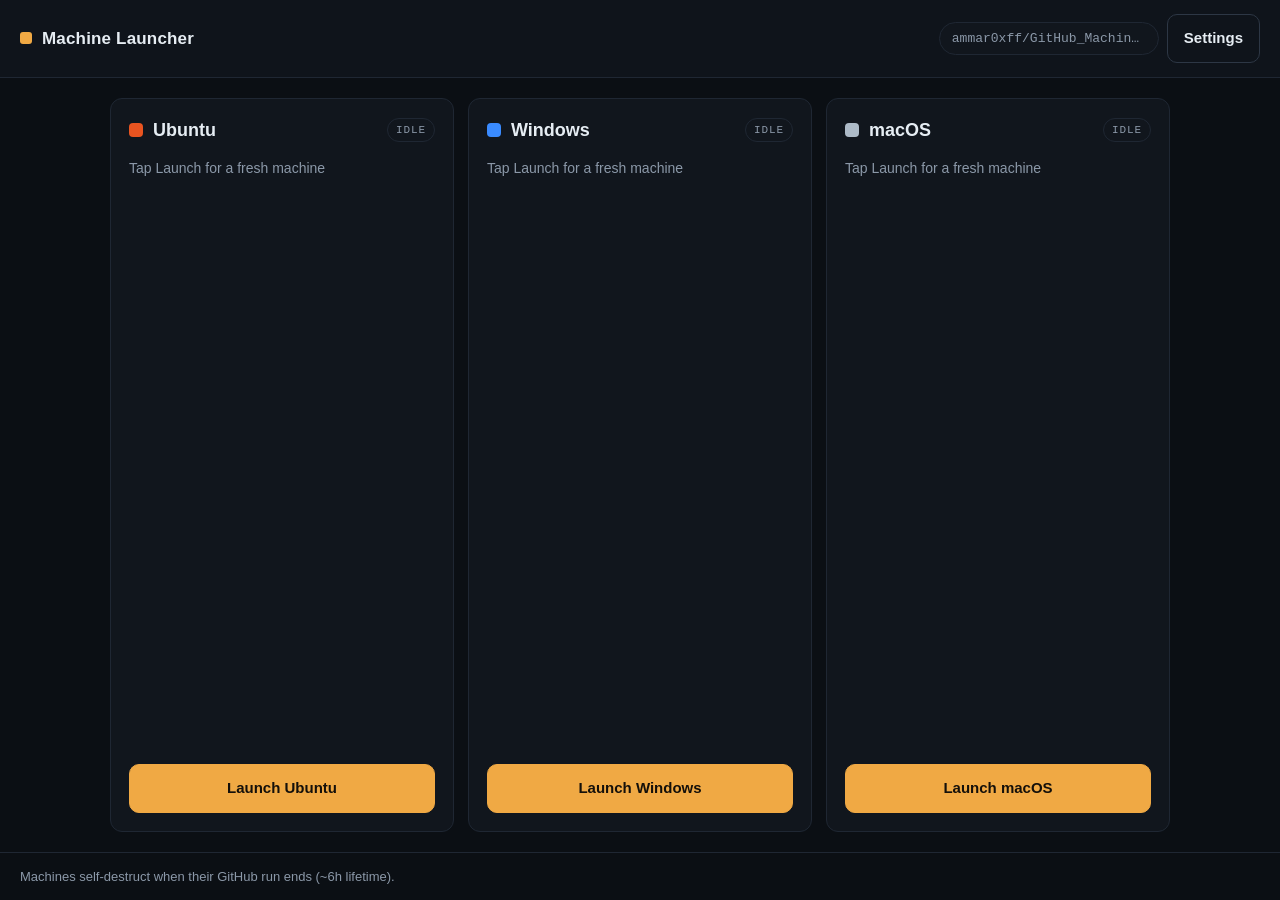
==== app/index.html @ 93eea826 "Add Machine Launcher PWA with token-gated launch and tracking" ====
<!doctype html>
<html lang="en">
  <head>
    <meta charset="utf-8" />
    <meta name="viewport" content="width=device-width, initial-scale=1, viewport-fit=cover" />
    <title>Machine Launcher</title>
    <meta name="description" content="One-tap temporary Ubuntu, Windows and macOS machines. Terminal, files and desktop — straight from a browser." />
    <meta name="theme-color" content="#0b0f14" />
    <link rel="manifest" href="manifest.webmanifest" />
    <link rel="icon" href="icon.svg" type="image/svg+xml" />
    <link rel="stylesheet" href="styles.css" />
  </head>
  <body>
    <header class="topbar">
      <div class="brand">
        <span class="launcher-dot" aria-hidden="true"></span>
        <h1>Machine Launcher</h1>
      </div>
      <div class="topbar-side">
        <code id="repo-chip" class="repo-chip">owner/repo</code>
        <button id="settings-btn" class="btn ghost" aria-label="Open settings">Settings</button>
      </div>
    </header>

    <main id="machines" class="machines" aria-busy="false"></main>

    <footer class="foot">
      <span>Machines self-destruct when their GitHub run ends (~6h lifetime).</span>
      <span id="lastsync" class="muted"></span>
    </footer>

    <div id="overlay" class="overlay hidden"></div>

    <aside id="settings" class="sheet" role="dialog" aria-modal="true" aria-hidden="true" aria-labelledby="settings-title">
      <div class="sheet-head">
        <h2 id="settings-title">Settings</h2>
        <button id="sheet-close" class="btn ghost chip" aria-label="Close settings">&times;</button>
      </div>

      <label class="field">
        <span>Repository</span>
        <input id="set-repo" class="input" type="text" autocapitalize="off" spellcheck="false" placeholder="owner/repo" />
      </label>

      <label class="field">
        <span>GitHub token</span>
        <input id="set-token" class="input" type="password" autocomplete="off" placeholder="ghp_… requires Actions read + write" />
      </label>

      <label class="field">
        <span>Machine password</span>
        <input id="set-password" class="input" type="text" autocomplete="off" placeholder="P@ssw0rd!" />
      </label>

      <label class="row field">
        <input id="set-debug" type="checkbox" />
        <span>Show raw run data under each card</span>
      </label>

      <div class="sheet-actions">
        <button id="sheet-save" class="btn primary">Save</button>
        <button id="sheet-drop" class="btn ghost">Clear saved machines</button>
      </div>
      <p id="save-note" class="note" role="status" aria-live="polite"></p>
      <p class="hint">
        Your token is stored only in this browser (localStorage) and sent only to GitHub. A token with
        <strong>Actions: Read and write</strong> is required to launch and track machines. The repo must have the
        <code>.github/workflows/Ubuntu.yml</code>, <code>Windows-latest.yml</code> and <code>macOS.yml</code>
        workflows on <code>main</code>.
      </p>
    </aside>

    <script src="app.js"></script>
    <script src="main.js"></script>
  </body>
</html>
---- app/styles.css ----
:root {
  --bg: #0b0f14;
  --bg2: #0f141b;
  --surface: #11161d;
  --surface2: #151c25;
  --border: #1f2733;
  --border-strong: #2d3745;
  --text: #e6edf3;
  --muted: #8b98a8;
  --accent: #f0a944;
  --accent-ink: #14100a;
  --danger: #e5484d;
  --ok: #3fb950;
  --code: #7ee0a3;
  --radius: 12px;
  --font: -apple-system, BlinkMacSystemFont, "Segoe UI", Roboto, "Helvetica Neue", Arial, sans-serif;
  --mono: ui-monospace, SFMono-Regular, "SF Mono", Menlo, Consolas, "Liberation Mono", monospace;
}

*,
*::before,
*::after {
  box-sizing: border-box;
}

html {
  color-scheme: dark;
}

body {
  margin: 0;
  background: var(--bg);
  color: var(--text);
  font-family: var(--font);
  font-size: 16px;
  line-height: 1.5;
  -webkit-font-smoothing: antialiased;
  min-height: 100vh;
  display: flex;
  flex-direction: column;
}

code,
pre {
  font-family: var(--mono);
}

/* ------------------------------- top bar ---------------------------------- */

.topbar {
  display: flex;
  align-items: center;
  justify-content: space-between;
  gap: 12px;
  padding: 14px 20px;
  border-bottom: 1px solid var(--border);
  background: var(--bg2);
}

.brand {
  display: flex;
  align-items: center;
  gap: 10px;
  min-width: 0;
}
.brand h1 {
  font-size: 17px;
  font-weight: 650;
  letter-spacing: 0.01em;
  margin: 0;
  white-space: nowrap;
  overflow: hidden;
  text-overflow: ellipsis;
}
.launcher-dot {
  width: 12px;
  height: 12px;
  border-radius: 3px;
  background: var(--accent);
  flex: none;
}

.topbar-side {
  display: flex;
  align-items: center;
  gap: 8px;
}
.repo-chip {
  color: var(--muted);
  font-size: 13px;
  background: var(--surface);
  border: 1px solid var(--border);
  border-radius: 999px;
  padding: 6px 12px;
  white-space: nowrap;
  overflow: hidden;
  text-overflow: ellipsis;
  max-width: 220px;
}

/* -------------------------------- cards ----------------------------------- */

.machines {
  flex: 1;
  display: grid;
  grid-template-columns: repeat(auto-fit, minmax(300px, 1fr));
  gap: 14px;
  padding: 20px;
  max-width: 1100px;
  width: 100%;
  margin: 0 auto;
}

.card {
  background: var(--surface);
  border: 1px solid var(--border);
  border-radius: var(--radius);
  padding: 18px;
  display: flex;
  flex-direction: column;
  gap: 14px;
  transition: border-color 0.15s ease;
}
.card:hover {
  border-color: var(--border-strong);
}

.card-head {
  display: flex;
  align-items: center;
  gap: 10px;
}
.os-dot {
  width: 14px;
  height: 14px;
  border-radius: 4px;
  flex: none;
}
.os-dot.ubuntu {
  background: #e95420;
}
.os-dot.windows {
  background: #3a8bff;
}
.os-dot.macos {
  background: #adbac7;
}
.os-name {
  font-size: 18px;
  font-weight: 650;
  margin: 0;
  flex: 1;
}

.card-state {
  font-family: var(--mono);
  font-size: 11px;
  letter-spacing: 0.08em;
  padding: 3px 8px;
  border-radius: 999px;
  border: 1px solid var(--border);
  color: var(--muted);
}
.card-state.ok {
  color: var(--ok);
  border-color: color-mix(in srgb, var(--ok) 40%, transparent);
}
.card-state.busy {
  color: var(--accent);
  border-color: color-mix(in srgb, var(--accent) 40%, transparent);
}
.card-state.bad {
  color: var(--danger);
  border-color: color-mix(in srgb, var(--danger) 40%, transparent);
}

.status {
  margin: 0;
  color: var(--muted);
  font-size: 14px;
  min-height: 21px;
  word-break: break-word;
}
.timer {
  font-family: var(--mono);
  color: var(--accent);
}

.card-body {
  display: flex;
  flex-direction: column;
  gap: 12px;
  margin-top: auto;
}

/* ------------------------------- portals ---------------------------------- */

.portals {
  display: grid;
  grid-template-columns: repeat(auto-fit, minmax(120px, 1fr));
  gap: 8px;
}
.portal {
  position: relative;
  display: flex;
  flex-direction: column;
  gap: 4px;
  text-align: left;
  padding: 10px 10px 44px;
  background: var(--surface2);
  border: 1px solid var(--border);
  border-radius: 10px;
  color: var(--text);
  font: inherit;
  cursor: pointer;
  min-height: 64px;
  transition: border-color 0.15s ease, background 0.15s ease;
}
.portal:not(.muted):hover {
  border-color: var(--accent);
}
.portal.muted {
  cursor: default;
  opacity: 0.65;
}
.portal-label {
  font-weight: 600;
  font-size: 14px;
}
.portal-url {
  font-size: 12px;
  color: var(--code);
  word-break: break-all;
}
.portal-na {
  font-size: 12px;
  color: var(--muted);
}
.portal-open,
.portal-copy {
  position: absolute;
  bottom: 10px;
  font-family: var(--mono);
  font-size: 12px;
  font-weight: 600;
  padding: 6px 10px;
  border-radius: 6px;
  border: 1px solid var(--border-strong);
  background: transparent;
  color: var(--text);
  text-decoration: none;
  cursor: pointer;
}
.portal-open {
  left: 10px;
}
.portal-copy {
  right: 10px;
}
.portal-copy.wide {
  right: auto;
  left: 10px;
}
.portal-open:hover,
.portal-copy:hover {
  border-color: var(--accent);
  color: var(--accent);
}

.lifetime {
  color: var(--muted);
  font-size: 13px;
  margin: 0;
}

/* -------------------------------- buttons --------------------------------- */

.btn {
  font: inherit;
  font-weight: 600;
  font-size: 15px;
  color: var(--text);
  background: var(--surface2);
  border: 1px solid var(--border-strong);
  border-radius: 10px;
  padding: 12px 16px;
  min-height: 44px;
  display: inline-flex;
  align-items: center;
  justify-content: center;
  gap: 8px;
  cursor: pointer;
  text-decoration: none;
  transition: border-color 0.15s ease, background 0.15s ease, transform 0.05s ease;
}
.btn.primary {
  background: var(--accent);
  border-color: var(--accent);
  color: var(--accent-ink);
}
.btn.stop,
.btn.danger {
  background: var(--danger);
  border-color: var(--danger);
  color: #fff;
}
.btn.ghost {
  background: transparent;
}
.btn:active {
  transform: translateY(1px);
}
.btn.chip {
  padding: 6px 12px;
  min-height: 32px;
  border-radius: 999px;
  font-size: 16px;
  line-height: 1;
}

.minirow {
  display: flex;
  align-items: center;
  gap: 8px;
  flex-wrap: wrap;
}
.run-id {
  font-size: 13px;
  color: var(--muted);
  min-width: 0;
}

.errline {
  color: var(--danger);
  font-size: 14px;
  margin: 0;
}

.note-line {
  color: var(--muted);
  font-size: 13px;
  margin: 0;
  padding: 8px 10px;
  background: var(--surface2);
  border: 1px dashed var(--border-strong);
  border-radius: 8px;
}

.debug {
  background: var(--bg);
  color: var(--muted);
  border: 1px solid var(--border);
  border-radius: 10px;
  padding: 10px;
  font-size: 11px;
  overflow: auto;
  max-height: 220px;
  margin: 0;
}

/* --------------------------------- footer --------------------------------- */

.foot {
  display: flex;
  justify-content: space-between;
  flex-wrap: wrap;
  gap: 8px;
  padding: 14px 20px;
  color: var(--muted);
  font-size: 13px;
  border-top: 1px solid var(--border);
}
.muted {
  color: var(--muted);
}

/* -------------------------------- settings --------------------------------- */

.overlay {
  position: fixed;
  inset: 0;
  background: rgba(0, 0, 0, 0.55);
  z-index: 40;
}
.overlay.hidden,
.sheet[aria-hidden="true"] {
  display: none;
}

.sheet {
  position: fixed;
  top: 0;
  right: 0;
  height: 100dvh;
  width: min(420px, 100vw);
  background: var(--bg2);
  border-left: 1px solid var(--border);
  z-index: 50;
  padding: 18px;
  display: flex;
  flex-direction: column;
  gap: 16px;
  overflow-y: auto;
}
.sheet-head {
  display: flex;
  align-items: center;
  justify-content: space-between;
}
.sheet-head h2 {
  font-size: 18px;
  margin: 0;
}

.field {
  display: flex;
  flex-direction: column;
  gap: 6px;
  color: var(--muted);
  font-size: 14px;
  font-weight: 600;
}
.field.row {
  flex-direction: row;
  align-items: center;
  font-weight: 500;
  gap: 10px;
}
.field input {
  box-sizing: border-box;
  width: 100%;
}
.field.row input {
  width: auto;
  min-height: 20px;
}

.input {
  font: inherit;
  font-size: 15px;
  color: var(--text);
  background: var(--surface);
  border: 1px solid var(--border-strong);
  border-radius: 10px;
  padding: 12px 12px;
  min-height: 44px;
  width: 100%;
}
.input:focus-visible {
  outline: 2px solid var(--accent);
  outline-offset: 1px;
}

.sheet-actions {
  display: flex;
  gap: 8px;
  flex-wrap: wrap;
}
.note {
  min-height: 20px;
  margin: 0;
  font-size: 14px;
  color: var(--ok);
}
.hint {
  color: var(--muted);
  font-size: 13px;
  margin: 0;
}
.hint code {
  font-size: 12px;
  background: var(--surface);
  border: 1px solid var(--border);
  border-radius: 5px;
  padding: 1px 5px;
}

/* ------------------------------ a11y + motion ------------------------------ */

:focus-visible {
  outline: 2px solid var(--accent);
  outline-offset: 2px;
}

@media (prefers-reduced-motion: reduce) {
  *,
  *::before,
  *::after {
    transition: none !important;
    animation: none !important;
  }
}
@media (max-width: 480px) {
  .topbar {
    padding: 12px 14px;
  }
  .machines {
    padding: 14px;
    grid-template-columns: 1fr;
  }
}
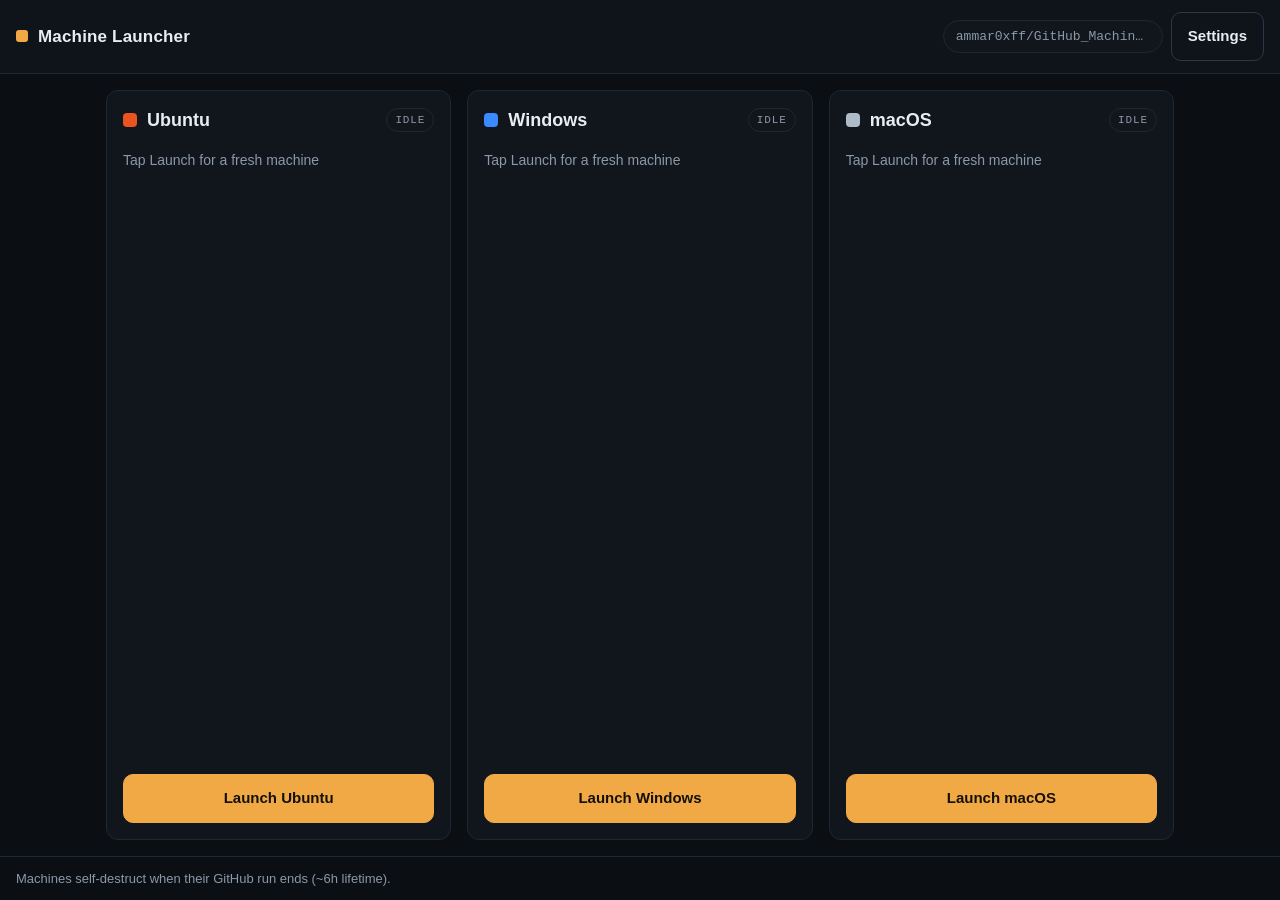
==== commit 5e38a5b0: "app: finish pass - live expiry countdown, state + copy feedback, CSS rhythm - Replace the static 'st" ====
--- a/app/index.html
+++ b/app/index.html
@@ -4,7 +4,7 @@
     <meta charset="utf-8" />
     <meta name="viewport" content="width=device-width, initial-scale=1, viewport-fit=cover" />
     <title>Machine Launcher</title>
-    <meta name="description" content="One-tap temporary Ubuntu, Windows and macOS machines. Terminal, files and desktop — straight from a browser." />
+    <meta name="description" content="One-tap temporary Ubuntu, Windows and macOS machines. Terminal and desktop straight from a browser." />
     <meta name="theme-color" content="#0b0f14" />
     <link rel="manifest" href="manifest.webmanifest" />
     <link rel="icon" href="icon.svg" type="image/svg+xml" />
@@ -47,11 +47,6 @@
         <input id="set-token" class="input" type="password" autocomplete="off" placeholder="ghp_… requires Actions read + write" />
       </label>
 
-      <label class="field">
-        <span>Machine password</span>
-        <input id="set-password" class="input" type="text" autocomplete="off" placeholder="P@ssw0rd!" />
-      </label>
-
       <label class="row field">
         <input id="set-debug" type="checkbox" />
         <span>Show raw run data under each card</span>
@@ -65,7 +60,7 @@
       <p class="hint">
         Your token is stored only in this browser (localStorage) and sent only to GitHub. A token with
         <strong>Actions: Read and write</strong> is required to launch and track machines. The repo must have the
-        <code>.github/workflows/Ubuntu.yml</code>, <code>Windows-latest.yml</code> and <code>macOS.yml</code>
+        <code>.github/workflows/Ubuntu.yml</code>, <code>Windows-machine.yml</code> and <code>macOS.yml</code>
         workflows on <code>main</code>.
       </p>
     </aside>
--- a/app/styles.css
+++ b/app/styles.css
@@ -9,6 +9,7 @@
   --muted: #8b98a8;
   --accent: #f0a944;
   --accent-ink: #14100a;
+  --accent-soft: #1b1610;
   --danger: #e5484d;
   --ok: #3fb950;
   --code: #7ee0a3;
@@ -35,7 +36,7 @@
   font-size: 16px;
   line-height: 1.5;
   -webkit-font-smoothing: antialiased;
-  min-height: 100vh;
+  min-height: 100dvh;
   display: flex;
   flex-direction: column;
 }
@@ -52,7 +53,9 @@
   align-items: center;
   justify-content: space-between;
   gap: 12px;
-  padding: 14px 20px;
+  padding-top: max(12px, env(safe-area-inset-top));
+  padding-bottom: 12px;
+  padding-inline: 16px;
   border-bottom: 1px solid var(--border);
   background: var(--bg2);
 }
@@ -104,8 +107,8 @@
   flex: 1;
   display: grid;
   grid-template-columns: repeat(auto-fit, minmax(300px, 1fr));
-  gap: 14px;
-  padding: 20px;
+  gap: 16px;
+  padding: 16px;
   max-width: 1100px;
   width: 100%;
   margin: 0 auto;
@@ -115,14 +118,11 @@
   background: var(--surface);
   border: 1px solid var(--border);
   border-radius: var(--radius);
-  padding: 18px;
+  padding: 16px;
   display: flex;
   flex-direction: column;
-  gap: 14px;
+  gap: 16px;
   transition: border-color 0.15s ease;
-}
-.card:hover {
-  border-color: var(--border-strong);
 }
 
 .card-head {
@@ -184,6 +184,7 @@
 .timer {
   font-family: var(--mono);
   color: var(--accent);
+  font-variant-numeric: tabular-nums;
 }
 
 .card-body {
@@ -212,20 +213,40 @@
   border-radius: 10px;
   color: var(--text);
   font: inherit;
-  cursor: pointer;
+  cursor: default;
   min-height: 64px;
   transition: border-color 0.15s ease, background 0.15s ease;
-}
-.portal:not(.muted):hover {
-  border-color: var(--accent);
 }
 .portal.muted {
   cursor: default;
   opacity: 0.65;
 }
 .portal-label {
+  display: inline-flex;
+  align-items: center;
+  gap: 6px;
+  flex-wrap: wrap;
   font-weight: 600;
   font-size: 14px;
+}
+.portal-tag {
+  font-family: var(--mono);
+  font-size: 10px;
+  font-weight: 700;
+  line-height: 1;
+  letter-spacing: 0.06em;
+  text-transform: uppercase;
+  padding: 3px 6px;
+  border-radius: 5px;
+  border: 1px solid currentColor;
+}
+.portal-tag.vnc {
+  color: var(--accent);
+  background: var(--accent-soft);
+}
+.portal-tag.rdp {
+  color: var(--danger);
+  background: color-mix(in oklch, var(--danger) 16%, transparent);
 }
 .portal-url {
   font-size: 12px;
@@ -235,6 +256,13 @@
 .portal-na {
   font-size: 12px;
   color: var(--muted);
+}
+.portal-open::before,
+.portal-copy::before {
+  content: "";
+  position: absolute;
+  inset: -6px;
+  border-radius: inherit;
 }
 .portal-open,
 .portal-copy {
@@ -266,11 +294,49 @@
   border-color: var(--accent);
   color: var(--accent);
 }
+.portal-copy.copied {
+  border-color: var(--ok);
+  color: var(--ok);
+}
+.portal.console {
+  grid-column: 1 / -1;
+  background: var(--accent-soft);
+  border-color: var(--border-strong);
+}
+.portal.console .portal-label {
+  font-size: 16px;
+}
+.portal.console .portal-open {
+  background: var(--accent);
+  color: var(--accent-ink);
+  border-color: var(--accent);
+  font-weight: 700;
+}
+.portal.console .portal-open:hover {
+  filter: brightness(1.06);
+  color: var(--accent-ink);
+}
 
 .lifetime {
   color: var(--muted);
   font-size: 13px;
   margin: 0;
+}
+.lifetime .timer {
+  font-variant-numeric: tabular-nums;
+}
+.lifetime.warn {
+  color: var(--accent);
+}
+.lifetime.warn .timer {
+  font-weight: 700;
+}
+.lifetime.danger {
+  color: var(--danger);
+}
+.lifetime.danger .timer {
+  color: var(--danger);
+  font-weight: 700;
 }
 
 /* -------------------------------- buttons --------------------------------- */
@@ -310,6 +376,23 @@
 .btn:active {
   transform: translateY(1px);
 }
+.btn:disabled {
+  opacity: 0.55;
+  cursor: default;
+}
+@media (hover: hover) and (pointer: fine) {
+  .btn:not(:disabled):hover {
+    border-color: var(--accent);
+  }
+  .btn.primary:not(:disabled):hover,
+  .btn.stop:not(:disabled):hover,
+  .btn.danger:not(:disabled):hover {
+    filter: brightness(1.06);
+  }
+  .card:hover {
+    border-color: var(--border-strong);
+  }
+}
 .btn.chip {
   padding: 6px 12px;
   min-height: 32px;
@@ -328,6 +411,7 @@
   font-size: 13px;
   color: var(--muted);
   min-width: 0;
+  font-variant-numeric: tabular-nums;
 }
 
 .errline {
@@ -365,7 +449,9 @@
   justify-content: space-between;
   flex-wrap: wrap;
   gap: 8px;
-  padding: 14px 20px;
+  padding-top: 12px;
+  padding-inline: 16px;
+  padding-bottom: max(12px, env(safe-area-inset-bottom));
   color: var(--muted);
   font-size: 13px;
   border-top: 1px solid var(--border);
@@ -396,7 +482,8 @@
   background: var(--bg2);
   border-left: 1px solid var(--border);
   z-index: 50;
-  padding: 18px;
+  padding: 16px;
+  padding-top: max(16px, env(safe-area-inset-top));
   display: flex;
   flex-direction: column;
   gap: 16px;
@@ -437,7 +524,7 @@
 
 .input {
   font: inherit;
-  font-size: 15px;
+  font-size: 16px;
   color: var(--text);
   background: var(--surface);
   border: 1px solid var(--border-strong);
@@ -492,10 +579,10 @@
 }
 @media (max-width: 480px) {
   .topbar {
-    padding: 12px 14px;
+    padding: max(12px, env(safe-area-inset-top)) 12px 12px;
   }
   .machines {
-    padding: 14px;
+    padding: 12px;
     grid-template-columns: 1fr;
   }
 }
